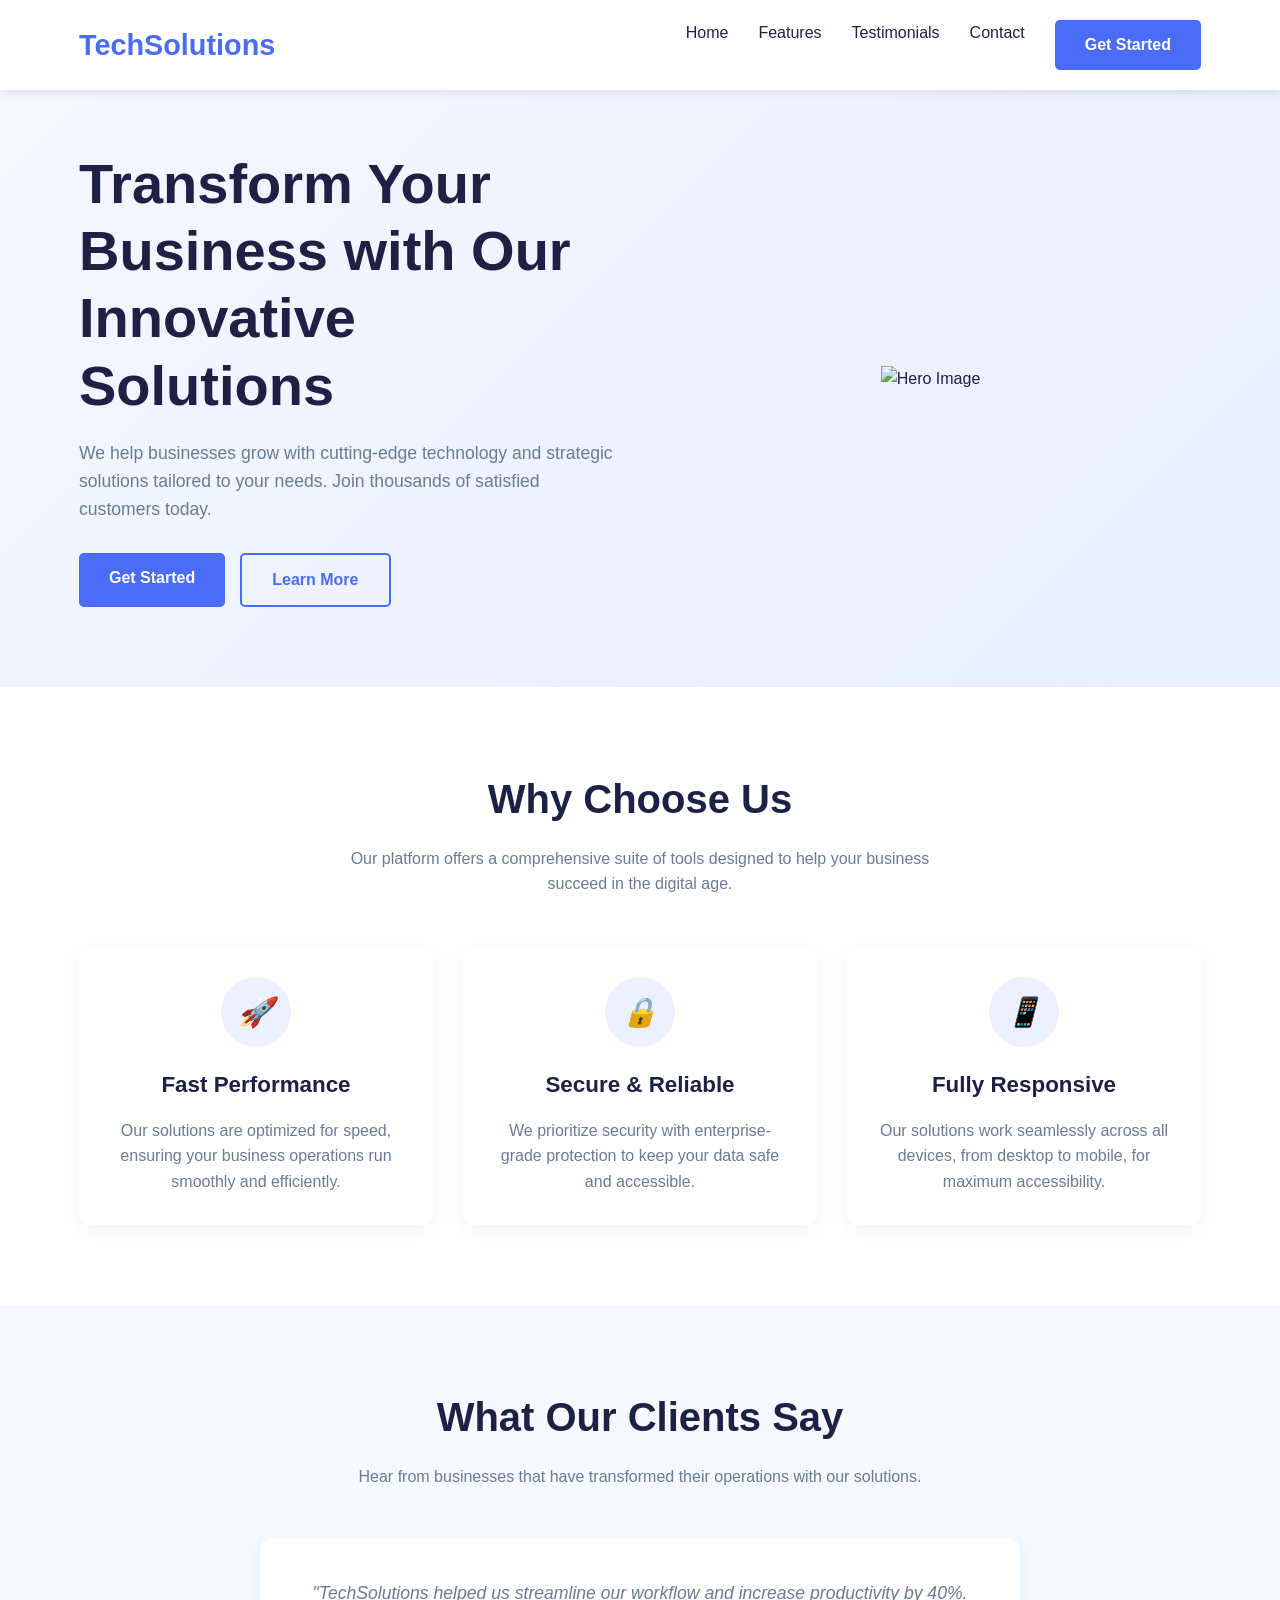
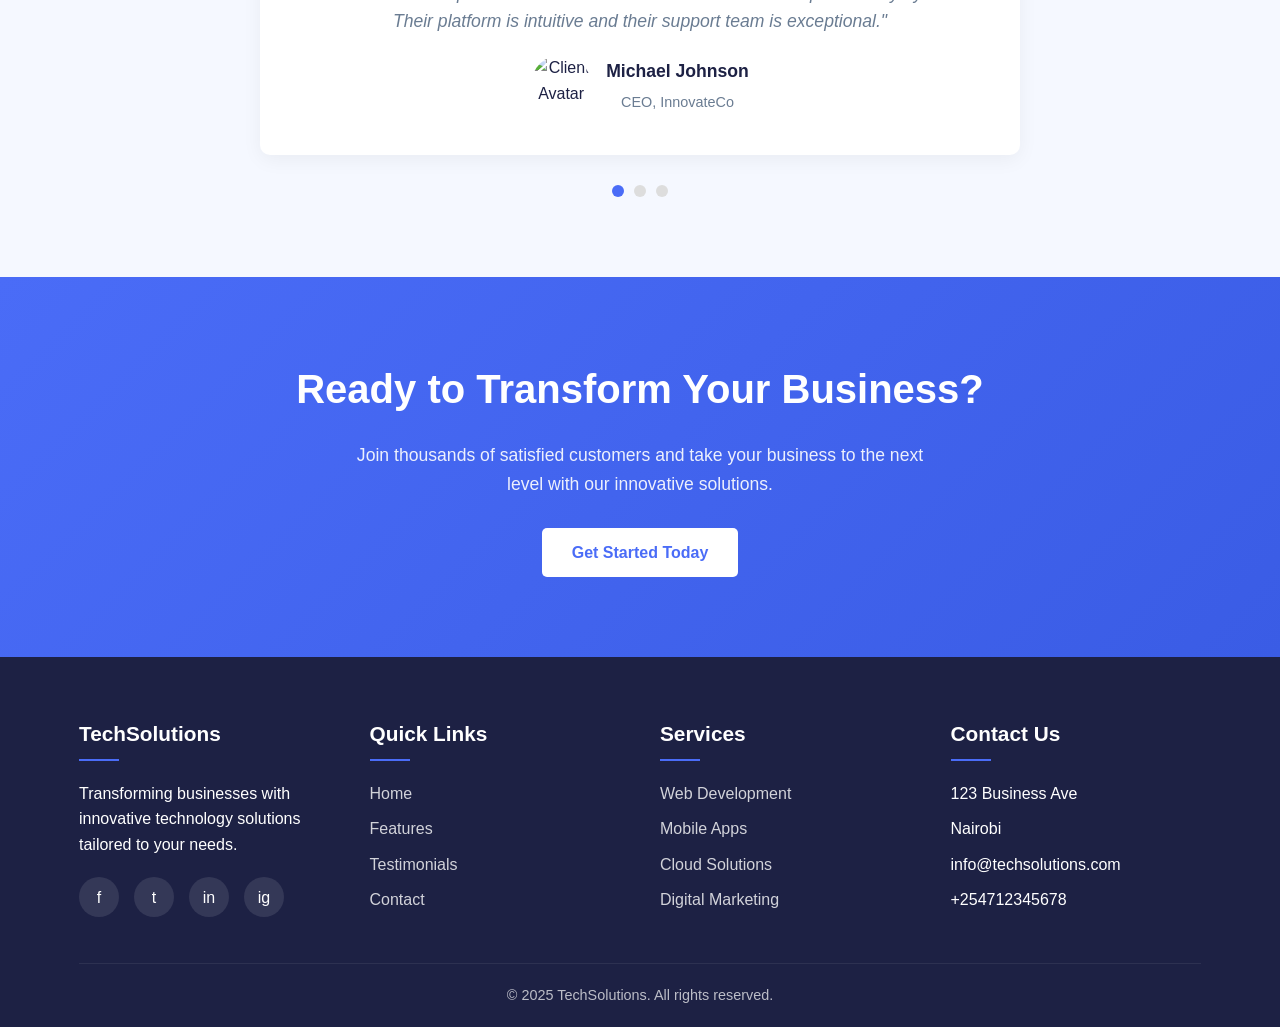
==== index.html @ c86efc9e "index" ====
<!DOCTYPE html>
<html lang="en">
<head>
    <meta charset="UTF-8">
    <meta name="viewport" content="width=device-width, initial-scale=1.0">
    <title>TechSolutions</title>
    <link rel="stylesheet" href="TechSolutions.css">
    
</head>
<body>
    <!-- Header -->
    <header>
        <div class="container">
            <nav class="navbar">
                <a href="#" class="logo">TechSolutions</a>
                <ul class="nav-menu">
                    <li><a href="#home" class="nav-link">Home</a></li>
                    <li><a href="#features" class="nav-link">Features</a></li>
                    <li><a href="#testimonials" class="nav-link">Testimonials</a></li>
                    <li><a href="#contact" class="nav-link">Contact</a></li>
                    <li><a href="#" class="btn">Get Started</a></li>
                </ul>
                <div class="hamburger">☰</div>
            </nav>
        </div>
    </header>

    <!-- Hero Section -->
    <section class="hero" id="home">
        <div class="container">
            <div class="hero-content">
                <div class="hero-text">
                    <h1>Transform Your Business with Our Innovative Solutions</h1>
                    <p>We help businesses grow with cutting-edge technology and strategic solutions tailored to your needs. Join thousands of satisfied customers today.</p>
                    <div class="hero-btns">
                        <a href="#" class="btn">Get Started</a>
                        <a href="#features" class="btn btn-outline">Learn More</a>
                    </div>
                </div>
                <div class="hero-image">
                    <img src="https://images.unsplash.com/photo-1551288049-bebda4e38f71?ixlib=rb-1.2.1&auto=format&fit=crop&w=500&q=60" alt="Hero Image">
                </div>
            </div>
        </div>
    </section>

    <!-- Features Section -->
    <section class="features" id="features">
        <div class="container">
            <div class="section-title">
                <h2>Why Choose Us</h2>
                <p>Our platform offers a comprehensive suite of tools designed to help your business succeed in the digital age.</p>
            </div>
            <div class="features-grid">
                <div class="feature-card">
                    <div class="feature-icon">
                        <i>🚀</i>
                    </div>
                    <h3>Fast Performance</h3>
                    <p>Our solutions are optimized for speed, ensuring your business operations run smoothly and efficiently.</p>
                </div>
                <div class="feature-card">
                    <div class="feature-icon">
                        <i>🔒</i>
                    </div>
                    <h3>Secure & Reliable</h3>
                    <p>We prioritize security with enterprise-grade protection to keep your data safe and accessible.</p>
                </div>
                <div class="feature-card">
                    <div class="feature-icon">
                        <i>📱</i>
                    </div>
                    <h3>Fully Responsive</h3>
                    <p>Our solutions work seamlessly across all devices, from desktop to mobile, for maximum accessibility.</p>
                </div>
            </div>
        </div>
    </section>

    <!-- Testimonials Section -->
    <section class="testimonials" id="testimonials">
        <div class="container">
            <div class="section-title">
                <h2>What Our Clients Say</h2>
                <p>Hear from businesses that have transformed their operations with our solutions.</p>
            </div>
            <div class="testimonial-slider">
                <div class="testimonial-track">
                    <div class="testimonial-slide">
                        <div class="testimonial-content">
                            <p class="testimonial-text">"TechSolutions helped us streamline our workflow and increase productivity by 40%. Their platform is intuitive and their support team is exceptional."</p>
                            <div class="testimonial-author">
                                <div class="author-avatar">
                                    <img src="https://images.unsplash.com/photo-1507003211169-0a1dd7228f2d?ixlib=rb-1.2.1&auto=format&fit=crop&w=100&q=60" alt="Client Avatar">
                                </div>
                                <div class="author-info">
                                    <h4>Michael Johnson</h4>
                                    <p>CEO, InnovateCo</p>
                                </div>
                            </div>
                        </div>
                    </div>
                    <div class="testimonial-slide">
                        <div class="testimonial-content">
                            <p class="testimonial-text">"The implementation was seamless and the results were immediate. We've seen a significant improvement in our customer engagement since using their platform."</p>
                            <div class="testimonial-author">
                                <div class="author-avatar">
                                    <img src="https://images.unsplash.com/photo-1494790108755-2616b612b786?ixlib=rb-1.2.1&auto=format&fit=crop&w=100&q=60" alt="Client Avatar">
                                </div>
                                <div class="author-info">
                                    <h4>Sarah Williams</h4>
                                    <p>Marketing Director, GrowthLab</p>
                                </div>
                            </div>
                        </div>
                    </div>
                    <div class="testimonial-slide">
                        <div class="testimonial-content">
                            <p class="testimonial-text">"Outstanding service and a product that delivers on its promises. Our team collaboration has improved dramatically since we started using TechSolutions."</p>
                            <div class="testimonial-author">
                                <div class="author-avatar">
                                    <img src="https://images.unsplash.com/photo-1472099645785-5658abf4ff4e?ixlib=rb-1.2.1&auto=format&fit=crop&w=100&q=60" alt="Client Avatar">
                                </div>
                                <div class="author-info">
                                    <h4>Robert Chen</h4>
                                    <p>CTO, TechForward</p>
                                </div>
                            </div>
                        </div>
                    </div>
                </div>
                <div class="slider-nav">
                    <div class="slider-dot active"></div>
                    <div class="slider-dot"></div>
                    <div class="slider-dot"></div>
                </div>
            </div>
        </div>
    </section>

    <!-- CTA Section -->
    <section class="cta">
        <div class="container">
            <h2>Ready to Transform Your Business?</h2>
            <p>Join thousands of satisfied customers and take your business to the next level with our innovative solutions.</p>
            <a href="#" class="btn">Get Started Today</a>
        </div>
    </section>

    <!-- Footer -->
    <footer id="contact">
        <div class="container">
            <div class="footer-content">
                <div class="footer-column">
                    <h3>TechSolutions</h3>
                    <p>Transforming businesses with innovative technology solutions tailored to your needs.</p>
                    <div class="social-links">
                        <a href="#" class="social-link">f</a>
                        <a href="#" class="social-link">t</a>
                        <a href="#" class="social-link">in</a>
                        <a href="#" class="social-link">ig</a>
                    </div>
                </div>
                <div class="footer-column">
                    <h3>Quick Links</h3>
                    <ul class="footer-links">
                        <li><a href="#home">Home</a></li>
                        <li><a href="#features">Features</a></li>
                        <li><a href="#testimonials">Testimonials</a></li>
                        <li><a href="#contact">Contact</a></li>
                    </ul>
                </div>
                <div class="footer-column">
                    <h3>Services</h3>
                    <ul class="footer-links">
                        <li><a href="#">Web Development</a></li>
                        <li><a href="#">Mobile Apps</a></li>
                        <li><a href="#">Cloud Solutions</a></li>
                        <li><a href="#">Digital Marketing</a></li>
                    </ul>
                </div>
                <div class="footer-column">
                    <h3>Contact Us</h3>
                    <ul class="footer-links">
                        <li>123 Business Ave</li>
                        <li>Nairobi</li>
                        <li>info@techsolutions.com</li>
                        <li>+254712345678</li>
                    </ul>
                </div>
            </div>
            <div class="copyright">
                <p>&copy; 2025 TechSolutions. All rights reserved.</p>
            </div>
        </div>
    </footer>

    <script src="TechSolutions.js"></script>
</body>
</html>
---- TechSolutions.css ----
/* CSS Reset and Base Styles */
* {
    margin: 0;
    padding: 0;
    box-sizing: border-box;
    font-family: 'Segoe UI', Tahoma, Geneva, Verdana, sans-serif;
}

:root {
    --primary-color: #4a6cf7;
    --secondary-color: #6a7c92;
    --dark-color: #1d2144;
    --light-color: #f5f8ff;
    --accent-color: #ff6b6b;
    --transition: all 0.3s ease;
}

html {
    scroll-behavior: smooth;
}

body {
    line-height: 1.6;
    color: var(--dark-color);
    background-color: #fff;
    overflow-x: hidden;
}

a {
    text-decoration: none;
    color: inherit;
}

ul {
    list-style: none;
}

img {
    max-width: 100%;
    height: auto;
}

.container {
    width: 90%;
    max-width: 1200px;
    margin: 0 auto;
    padding: 0 15px;
}

.btn {
    display: inline-block;
    padding: 12px 30px;
    background-color: var(--primary-color);
    color: white;
    border-radius: 5px;
    font-weight: 600;
    transition: var(--transition);
    border: none;
    cursor: pointer;
}

.btn:hover {
    background-color: #3a5ce5;
    transform: translateY(-3px);
    box-shadow: 0 10px 20px rgba(74, 108, 247, 0.2);
}

.btn-outline {
    background-color: transparent;
    border: 2px solid var(--primary-color);
    color: var(--primary-color);
}

.btn-outline:hover {
    background-color: var(--primary-color);
    color: white;
}

section {
    padding: 80px 0;
}

.section-title {
    text-align: center;
    margin-bottom: 50px;
}

.section-title h2 {
    font-size: 2.5rem;
    margin-bottom: 15px;
    color: var(--dark-color);
}

.section-title p {
    color: var(--secondary-color);
    max-width: 600px;
    margin: 0 auto;
}

        /* Header Styles */
header {
    background-color: white;
    box-shadow: 0 2px 10px rgba(0, 0, 0, 0.1);
    position: fixed;
    width: 100%;
    top: 0;
    z-index: 1000;
}

.navbar {
    display: flex;
    justify-content: space-between;
    align-items: center;
    padding: 20px 0;
}

.logo {
    font-size: 1.8rem;
    font-weight: 700;
    color: var(--primary-color);
}

.nav-menu {
    display: flex;
    gap: 30px;
}

.nav-link {
    font-weight: 500;
    transition: var(--transition);
}

.nav-link:hover {
    color: var(--primary-color);
}

.hamburger {
    display: none;
    cursor: pointer;
    font-size: 1.5rem;
}

/* Hero Section */
.hero {
    padding-top: 150px;
    background: linear-gradient(135deg, #f5f8ff 0%, #e6eeff 100%);
    position: relative;
    overflow: hidden;
}

.hero-content {
    display: flex;
    align-items: center;
    justify-content: space-between;
    gap: 40px;
}

.hero-text {
    flex: 1;
}

.hero-text h1 {
    font-size: 3.5rem;
    line-height: 1.2;
    margin-bottom: 20px;
    color: var(--dark-color);
}

.hero-text p {
    font-size: 1.1rem;
    color: var(--secondary-color);
    margin-bottom: 30px;
}

.hero-btns {
    display: flex;
    gap: 15px;
}

.hero-image {
    flex: 1;
    text-align: center;
}

.hero-image img {
    max-width: 100%;
    animation: float 3s ease-in-out infinite;
}

@keyframes float {
    0% {
        transform: translateY(0px);
    }
    50% {
        transform: translateY(-20px);
    }
    100% {
        transform: translateY(0px);
    }
}

        /* Features Section */
        .features {
            background-color: white;
        }

        .features-grid {
            display: grid;
            grid-template-columns: repeat(auto-fit, minmax(300px, 1fr));
            gap: 30px;
        }

        .feature-card {
            background-color: white;
            padding: 30px;
            border-radius: 10px;
            box-shadow: 0 5px 20px rgba(0, 0, 0, 0.05);
            transition: var(--transition);
            text-align: center;
        }

        .feature-card:hover {
            transform: translateY(-10px);
            box-shadow: 0 15px 30px rgba(0, 0, 0, 0.1);
        }

        .feature-icon {
            width: 70px;
            height: 70px;
            background-color: rgba(74, 108, 247, 0.1);
            border-radius: 50%;
            display: flex;
            align-items: center;
            justify-content: center;
            margin: 0 auto 20px;
        }

        .feature-icon i {
            font-size: 1.8rem;
            color: var(--primary-color);
        }

        .feature-card h3 {
            margin-bottom: 15px;
            font-size: 1.4rem;
        }

        .feature-card p {
            color: var(--secondary-color);
        }

        /* Testimonials Section */
        .testimonials {
            background-color: var(--light-color);
        }

        .testimonial-slider {
            max-width: 800px;
            margin: 0 auto;
            position: relative;
            overflow: hidden;
        }

        .testimonial-track {
            display: flex;
            transition: transform 0.5s ease;
        }

        .testimonial-slide {
            min-width: 100%;
            padding: 0 20px;
        }

        .testimonial-content {
            background-color: white;
            padding: 40px;
            border-radius: 10px;
            box-shadow: 0 5px 20px rgba(0, 0, 0, 0.05);
            text-align: center;
        }

        .testimonial-text {
            font-size: 1.1rem;
            font-style: italic;
            margin-bottom: 20px;
            color: var(--secondary-color);
        }

        .testimonial-author {
            display: flex;
            align-items: center;
            justify-content: center;
            gap: 15px;
        }

        .author-avatar {
            width: 60px;
            height: 60px;
            border-radius: 50%;
            overflow: hidden;
        }

        .author-info h4 {
            font-size: 1.1rem;
            margin-bottom: 5px;
        }

        .author-info p {
            color: var(--secondary-color);
            font-size: 0.9rem;
        }

        .slider-nav {
            display: flex;
            justify-content: center;
            gap: 10px;
            margin-top: 30px;
        }

        .slider-dot {
            width: 12px;
            height: 12px;
            border-radius: 50%;
            background-color: #ddd;
            cursor: pointer;
            transition: var(--transition);
        }

        .slider-dot.active {
            background-color: var(--primary-color);
        }

        /* CTA Section */
        .cta {
            background: linear-gradient(135deg, var(--primary-color) 0%, #3a5ce5 100%);
            color: white;
            text-align: center;
        }

        .cta h2 {
            font-size: 2.5rem;
            margin-bottom: 20px;
        }

        .cta p {
            max-width: 600px;
            margin: 0 auto 30px;
            font-size: 1.1rem;
            opacity: 0.9;
        }

        .cta .btn {
            background-color: white;
            color: var(--primary-color);
        }

        .cta .btn:hover {
            background-color: var(--light-color);
        }

        /* Footer */
        footer {
            background-color: var(--dark-color);
            color: white;
            padding: 60px 0 20px;
        }

        .footer-content {
            display: grid;
            grid-template-columns: repeat(auto-fit, minmax(200px, 1fr));
            gap: 40px;
            margin-bottom: 40px;
        }

        .footer-column h3 {
            font-size: 1.3rem;
            margin-bottom: 20px;
            position: relative;
            padding-bottom: 10px;
        }

        .footer-column h3::after {
            content: '';
            position: absolute;
            left: 0;
            bottom: 0;
            width: 40px;
            height: 2px;
            background-color: var(--primary-color);
        }

        .footer-links li {
            margin-bottom: 10px;
        }

        .footer-links a {
            transition: var(--transition);
            opacity: 0.8;
        }

        .footer-links a:hover {
            opacity: 1;
            color: var(--primary-color);
        }

        .social-links {
            display: flex;
            gap: 15px;
            margin-top: 20px;
        }

        .social-link {
            width: 40px;
            height: 40px;
            border-radius: 50%;
            background-color: rgba(255, 255, 255, 0.1);
            display: flex;
            align-items: center;
            justify-content: center;
            transition: var(--transition);
        }

        .social-link:hover {
            background-color: var(--primary-color);
            transform: translateY(-3px);
        }

        .copyright {
            text-align: center;
            padding-top: 20px;
            border-top: 1px solid rgba(255, 255, 255, 0.1);
            font-size: 0.9rem;
            opacity: 0.7;
        }

        /* Responsive Styles */
        @media (max-width: 992px) {
            .hero-content {
                flex-direction: column;
                text-align: center;
            }

            .hero-text h1 {
                font-size: 2.8rem;
            }

            .hero-btns {
                justify-content: center;
            }
        }

        @media (max-width: 768px) {
            .nav-menu {
                position: fixed;
                top: 70px;
                right: -100%;
                flex-direction: column;
                background-color: white;
                width: 80%;
                max-width: 300px;
                text-align: center;
                box-shadow: -5px 0 15px rgba(0, 0, 0, 0.1);
                border-radius: 0 0 0 10px;
                transition: var(--transition);
                padding: 20px 0;
                gap: 0;
            }

            .nav-menu.active {
                right: 0;
            }

            .nav-link {
                display: block;
                padding: 15px;
            }

            .hamburger {
                display: block;
            }

            .hero-text h1 {
                font-size: 2.2rem;
            }

            .section-title h2 {
                font-size: 2rem;
            }

            .cta h2 {
                font-size: 2rem;
            }
        }

        @media (max-width: 576px) {
            .hero {
                padding-top: 120px;
            }

            .hero-text h1 {
                font-size: 1.8rem;
            }

            .hero-btns {
                flex-direction: column;
                align-items: center;
            }

            .btn {
                width: 100%;
                max-width: 250px;
            }

            section {
                padding: 60px 0;
            }
        }
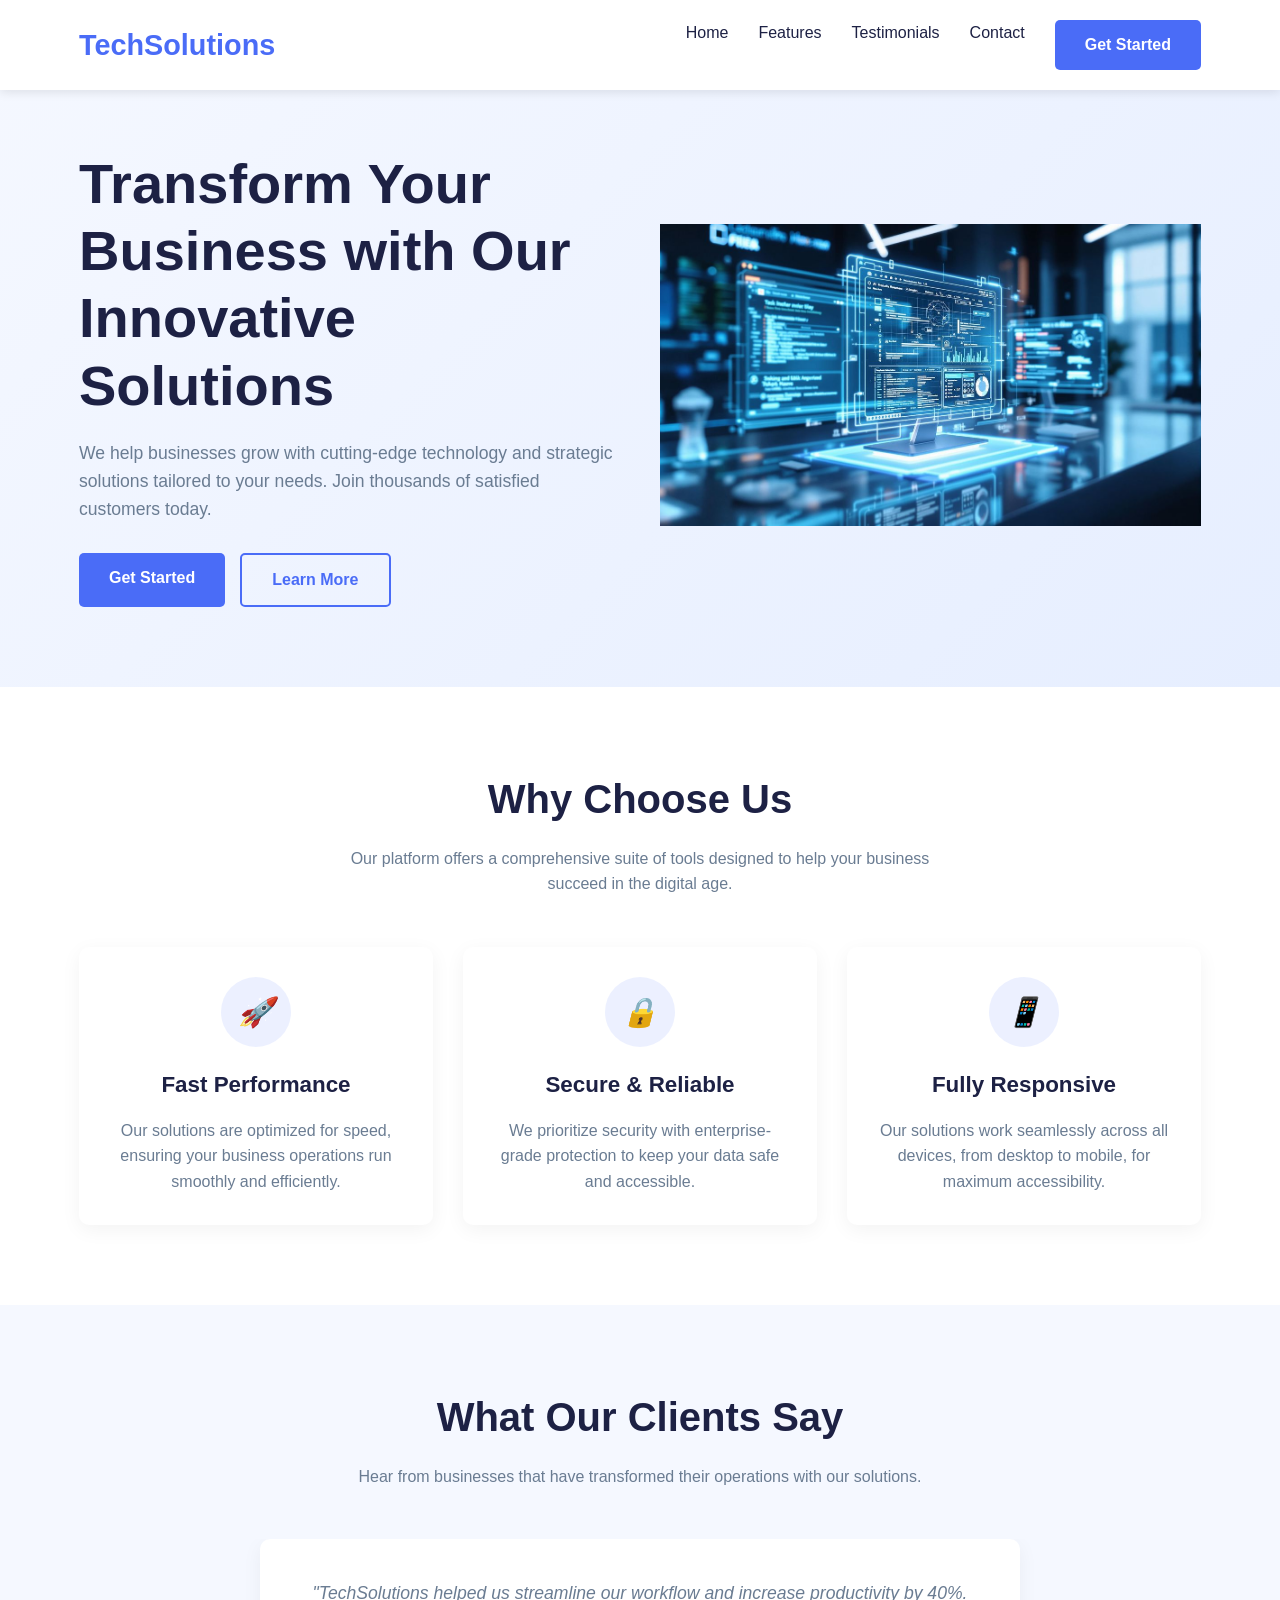
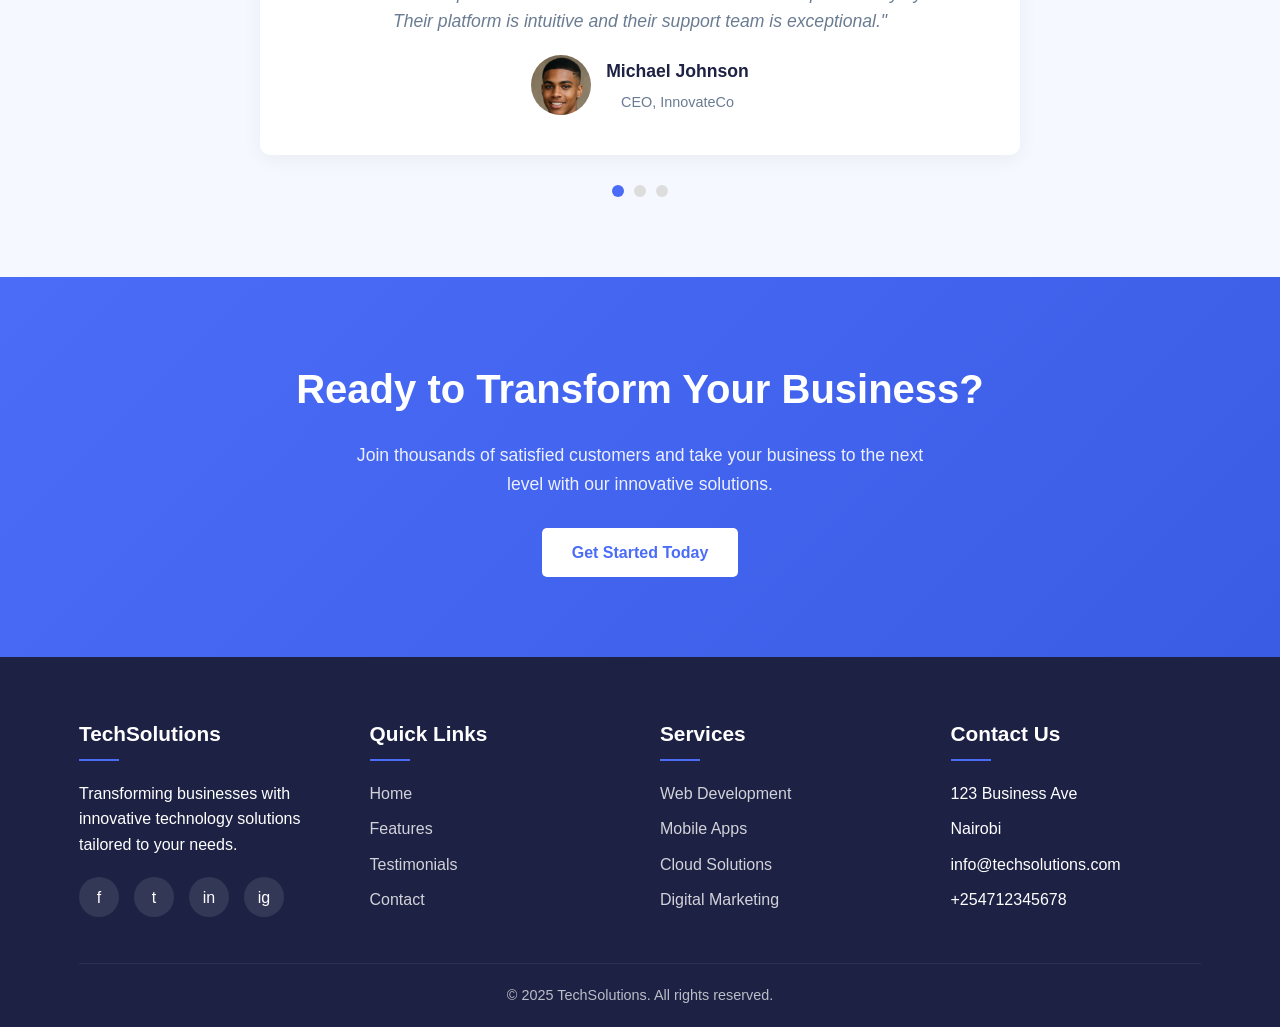
==== commit 5083b6e1: "fix images" ====
--- a/index.html
+++ b/index.html
@@ -2,6 +2,7 @@
 <html lang="en">
 <head>
     <meta charset="UTF-8">
+    <link rel="icon" type="image/png" href="Logo.png" />
     <meta name="viewport" content="width=device-width, initial-scale=1.0">
     <title>TechSolutions</title>
     <link rel="stylesheet" href="TechSolutions.css">
@@ -38,7 +39,7 @@
                     </div>
                 </div>
                 <div class="hero-image">
-                    <img src="https://images.unsplash.com/photo-1551288049-bebda4e38f71?ixlib=rb-1.2.1&auto=format&fit=crop&w=500&q=60" alt="Hero Image">
+                    <img src="dashboard.jpg" alt="Hero Image">
                 </div>
             </div>
         </div>
@@ -91,7 +92,7 @@
                             <p class="testimonial-text">"TechSolutions helped us streamline our workflow and increase productivity by 40%. Their platform is intuitive and their support team is exceptional."</p>
                             <div class="testimonial-author">
                                 <div class="author-avatar">
-                                    <img src="https://images.unsplash.com/photo-1507003211169-0a1dd7228f2d?ixlib=rb-1.2.1&auto=format&fit=crop&w=100&q=60" alt="Client Avatar">
+                                    <img src="person1.jpg" alt="Client Avatar">
                                 </div>
                                 <div class="author-info">
                                     <h4>Michael Johnson</h4>
@@ -105,7 +106,7 @@
                             <p class="testimonial-text">"The implementation was seamless and the results were immediate. We've seen a significant improvement in our customer engagement since using their platform."</p>
                             <div class="testimonial-author">
                                 <div class="author-avatar">
-                                    <img src="https://images.unsplash.com/photo-1494790108755-2616b612b786?ixlib=rb-1.2.1&auto=format&fit=crop&w=100&q=60" alt="Client Avatar">
+                                    <img src="person2.jpg" alt="Client Avatar">
                                 </div>
                                 <div class="author-info">
                                     <h4>Sarah Williams</h4>
@@ -119,7 +120,7 @@
                             <p class="testimonial-text">"Outstanding service and a product that delivers on its promises. Our team collaboration has improved dramatically since we started using TechSolutions."</p>
                             <div class="testimonial-author">
                                 <div class="author-avatar">
-                                    <img src="https://images.unsplash.com/photo-1472099645785-5658abf4ff4e?ixlib=rb-1.2.1&auto=format&fit=crop&w=100&q=60" alt="Client Avatar">
+                                    <img src="person3.jpg" alt="Client Avatar">
                                 </div>
                                 <div class="author-info">
                                     <h4>Robert Chen</h4>
@@ -197,4 +198,4 @@
 
     <script src="TechSolutions.js"></script>
 </body>
-</html>+</html>
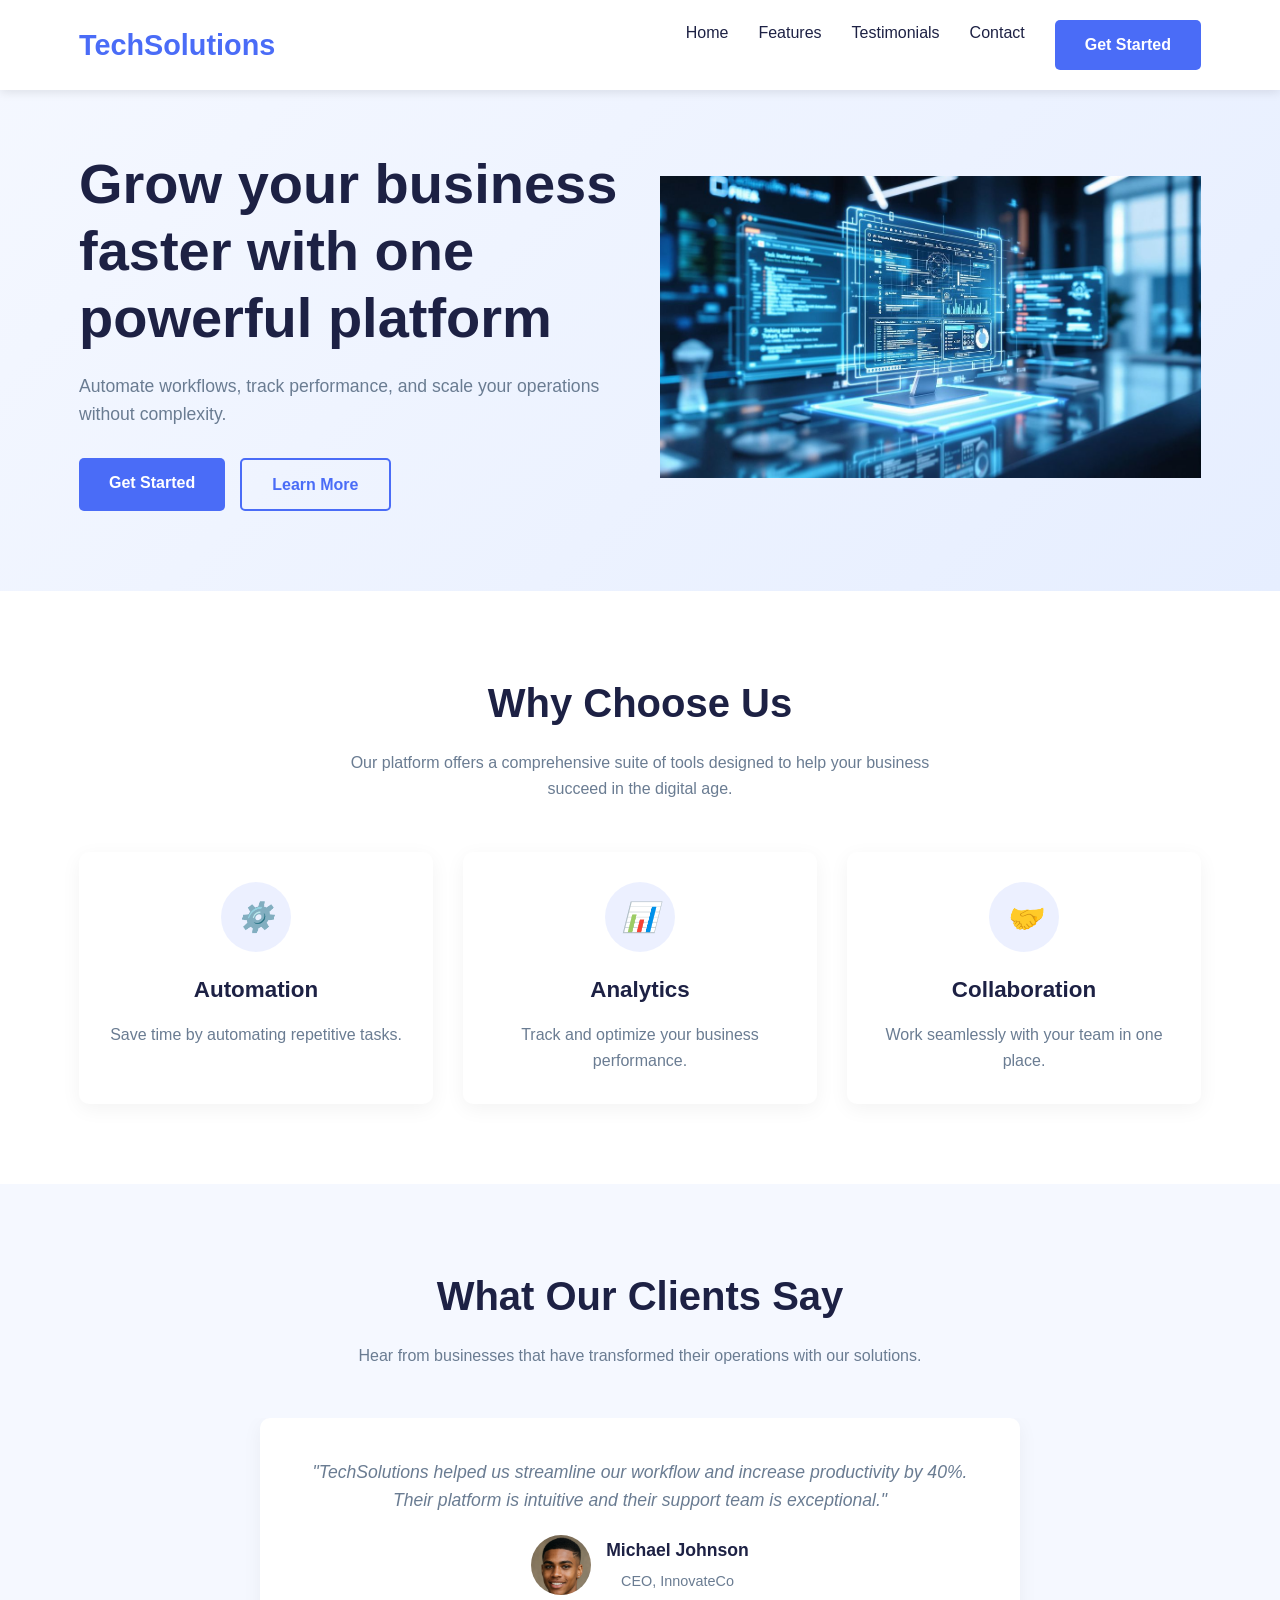
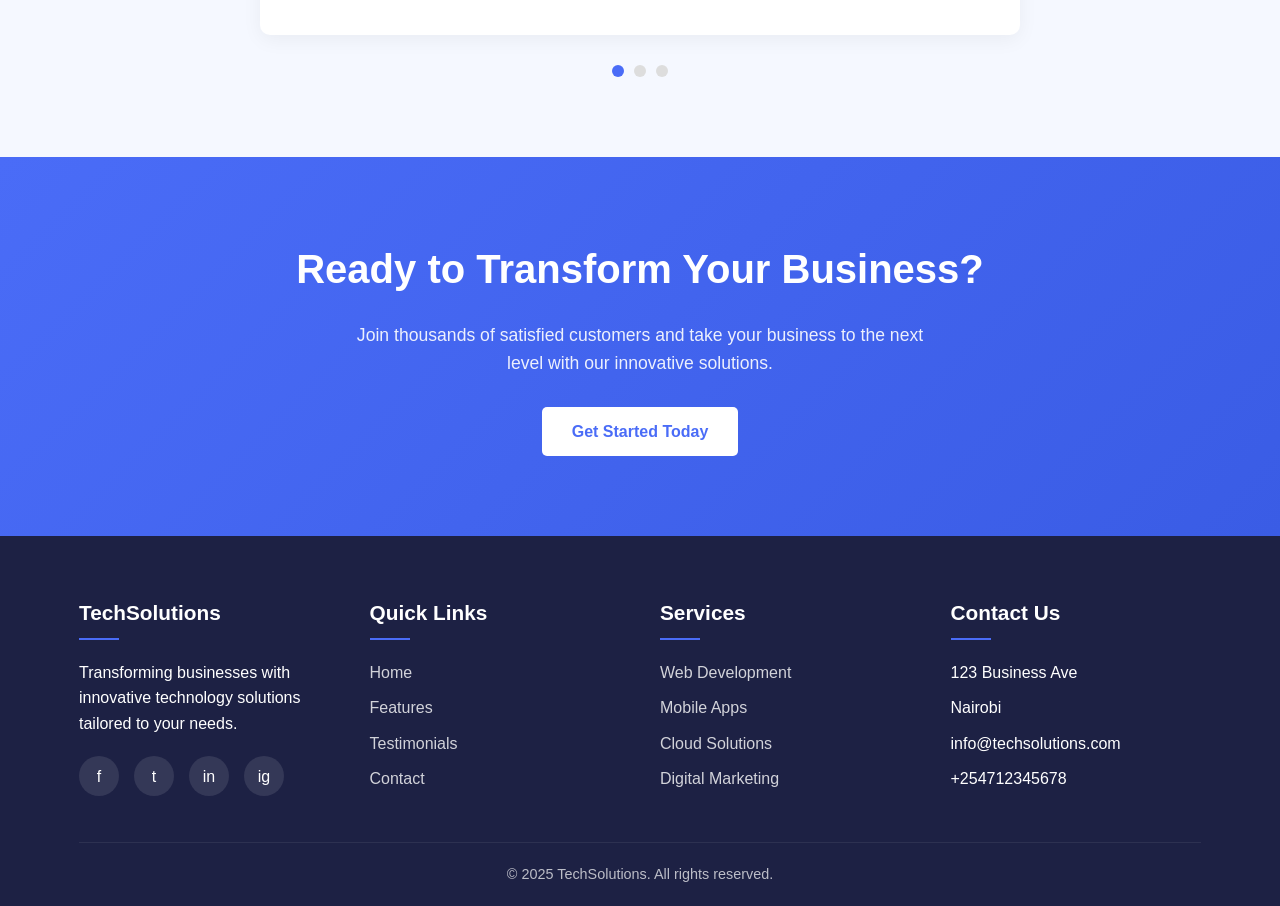
==== commit 75dfe3f7: "edit home section" ====
--- a/index.html
+++ b/index.html
@@ -31,8 +31,8 @@
         <div class="container">
             <div class="hero-content">
                 <div class="hero-text">
-                    <h1>Transform Your Business with Our Innovative Solutions</h1>
-                    <p>We help businesses grow with cutting-edge technology and strategic solutions tailored to your needs. Join thousands of satisfied customers today.</p>
+                    <h1>Grow your business faster with one powerful platform</h1>
+                    <p>Automate workflows, track performance, and scale your operations without complexity.</p>
                     <div class="hero-btns">
                         <a href="#" class="btn">Get Started</a>
                         <a href="#features" class="btn btn-outline">Learn More</a>
@@ -53,26 +53,26 @@
                 <p>Our platform offers a comprehensive suite of tools designed to help your business succeed in the digital age.</p>
             </div>
             <div class="features-grid">
+                 <div class="feature-card">
+                    <div class="feature-icon">
+                        <i>⚙️</i>
+                    </div>
+                    <h3>Automation</h3>
+                    <p>Save time by automating repetitive tasks.</p>
+                </div>
                 <div class="feature-card">
                     <div class="feature-icon">
-                        <i>🚀</i>
-                    </div>
-                    <h3>Fast Performance</h3>
-                    <p>Our solutions are optimized for speed, ensuring your business operations run smoothly and efficiently.</p>
+                        <i>📊</i>
+                    </div>
+                    <h3>Analytics</h3>
+                    <p>Track and optimize your business performance.</p>
                 </div>
                 <div class="feature-card">
                     <div class="feature-icon">
-                        <i>🔒</i>
-                    </div>
-                    <h3>Secure & Reliable</h3>
-                    <p>We prioritize security with enterprise-grade protection to keep your data safe and accessible.</p>
-                </div>
-                <div class="feature-card">
-                    <div class="feature-icon">
-                        <i>📱</i>
-                    </div>
-                    <h3>Fully Responsive</h3>
-                    <p>Our solutions work seamlessly across all devices, from desktop to mobile, for maximum accessibility.</p>
+                        <i>🤝</i>
+                    </div>
+                    <h3>Collaboration</h3>
+                    <p>Work seamlessly with your team in one place.</p>
                 </div>
             </div>
         </div>
